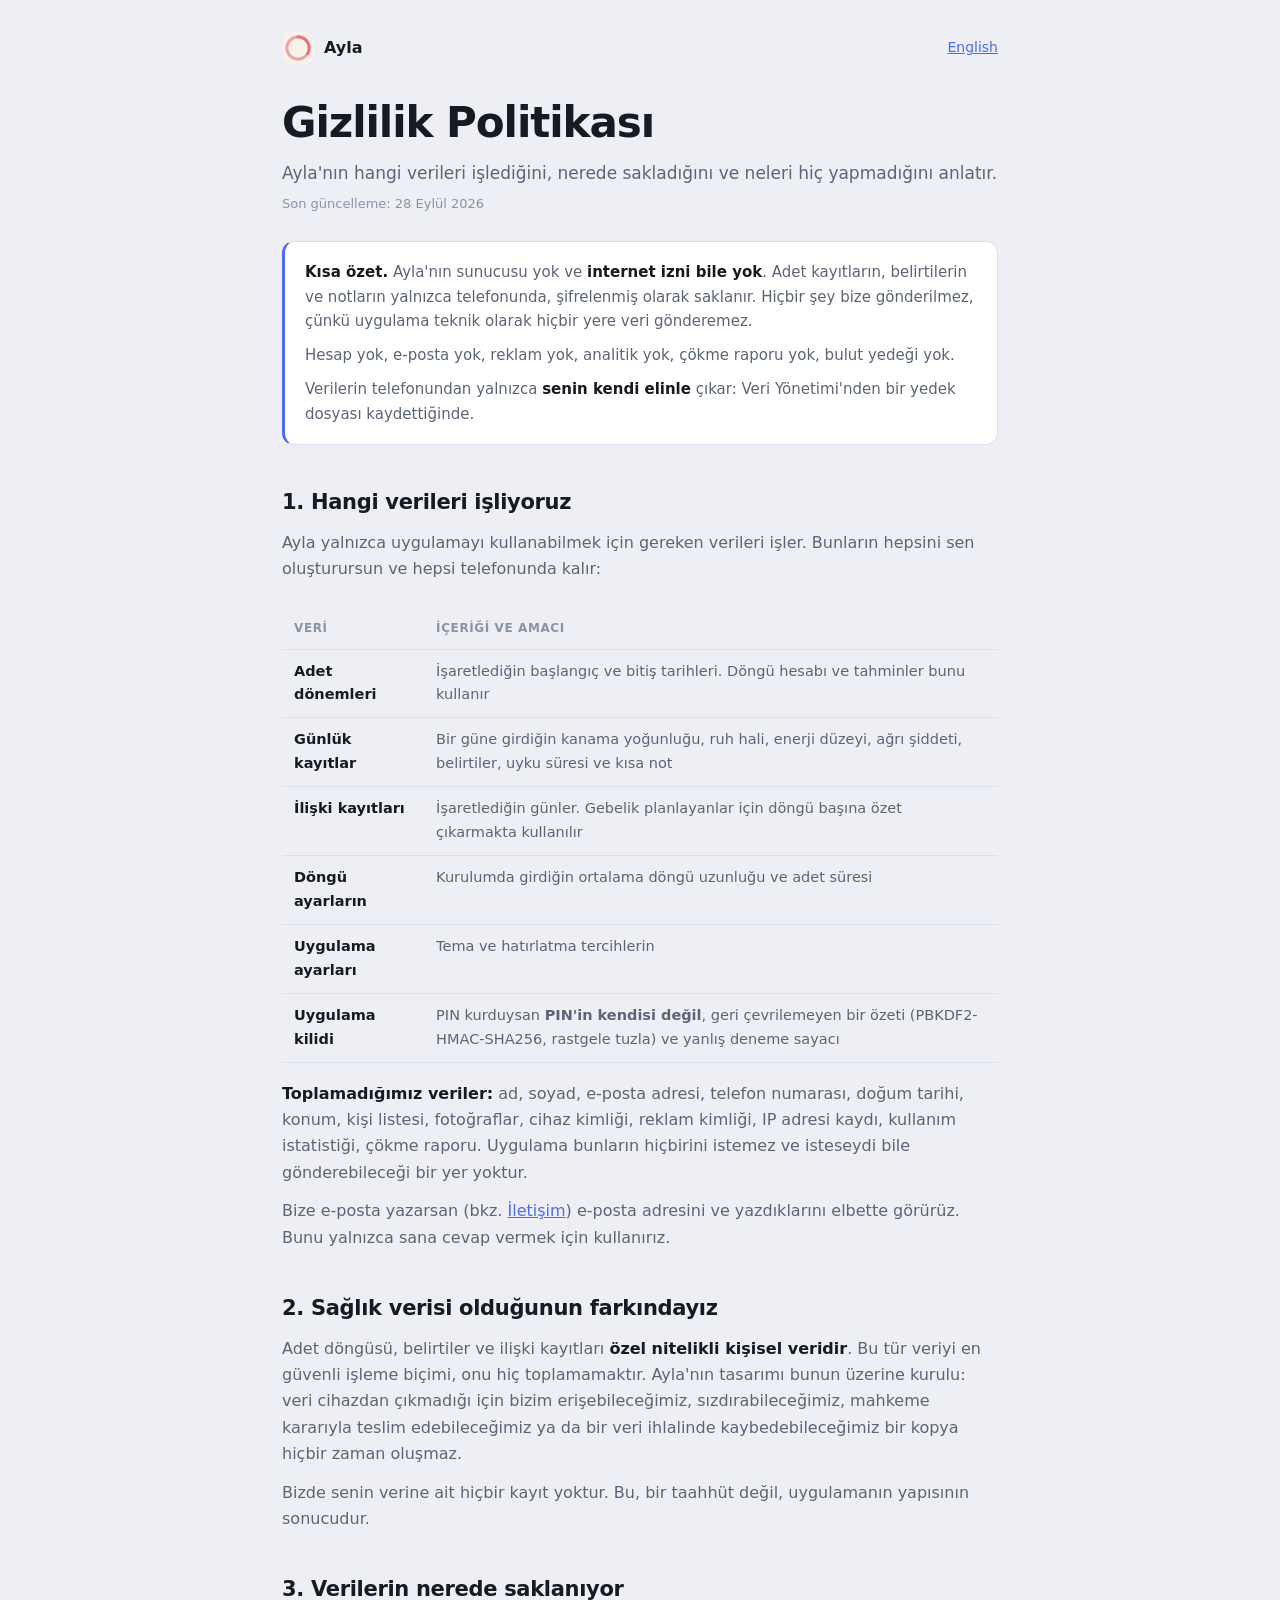
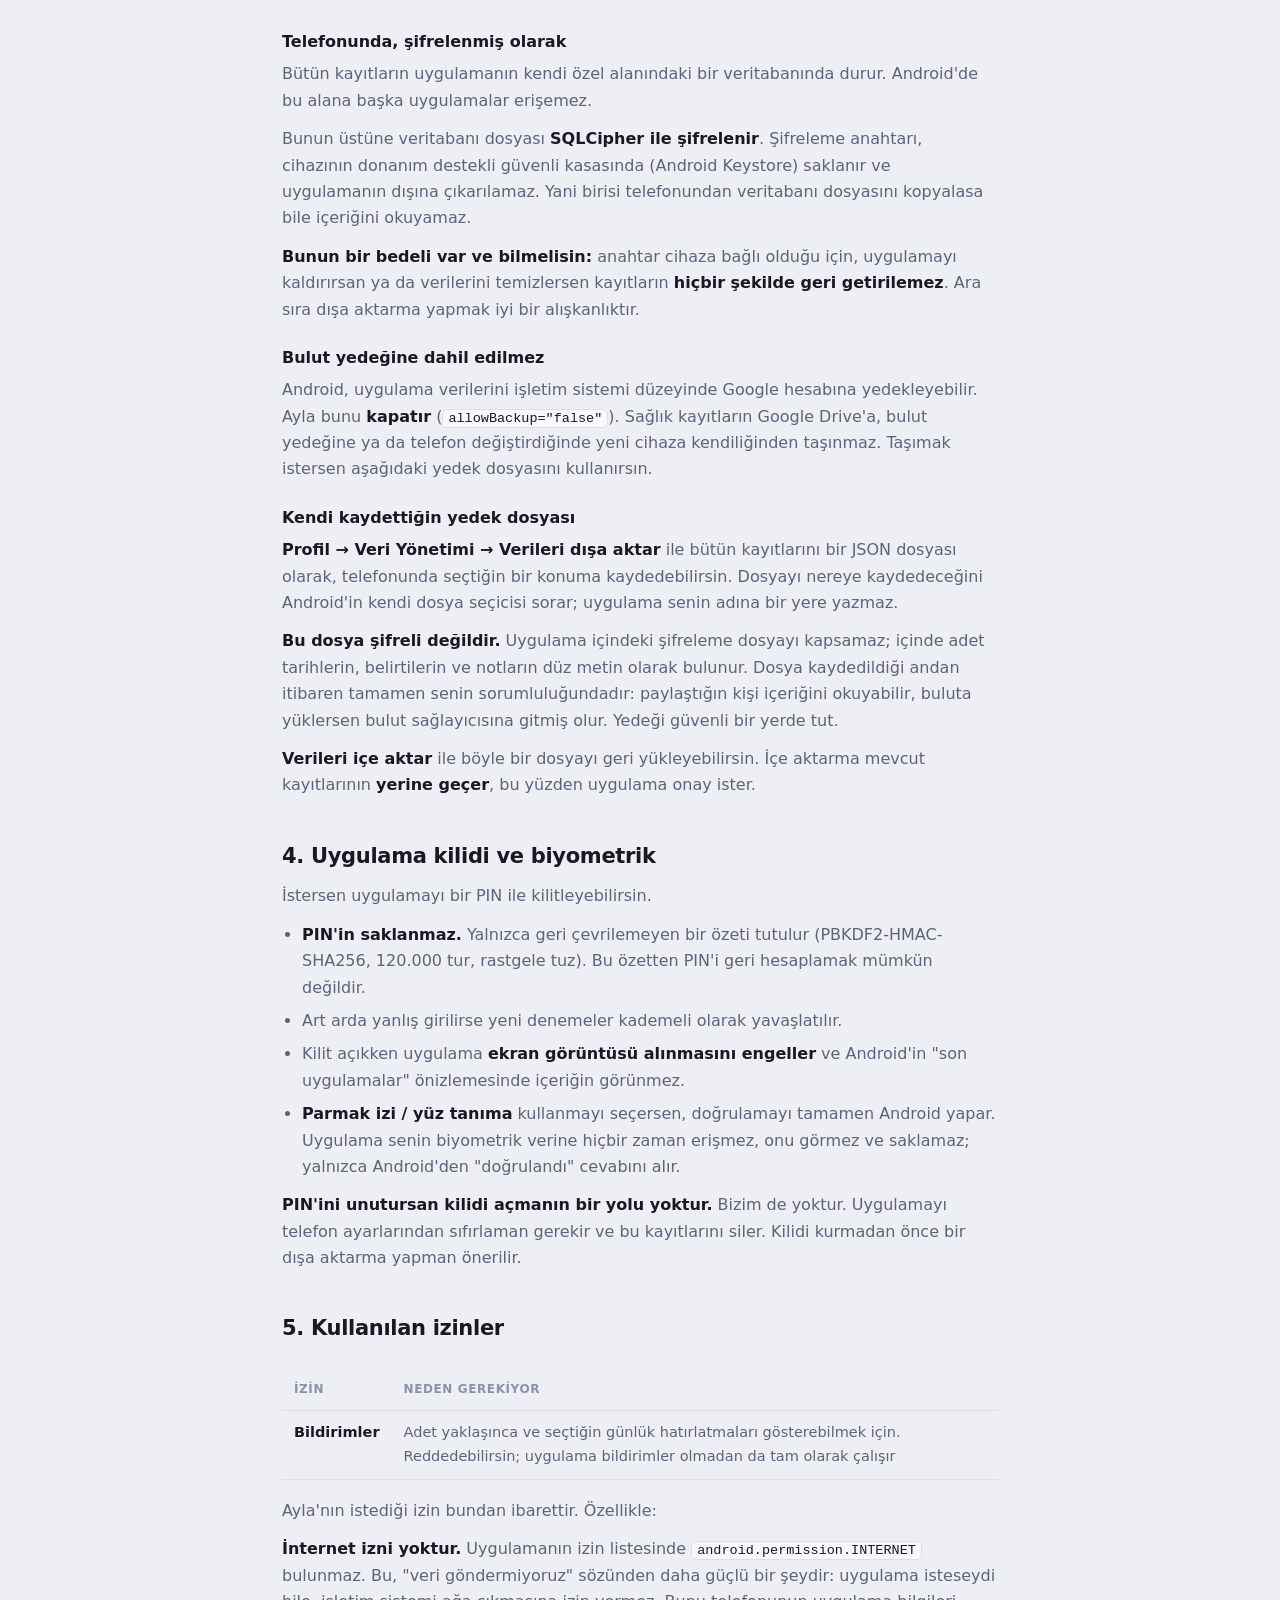
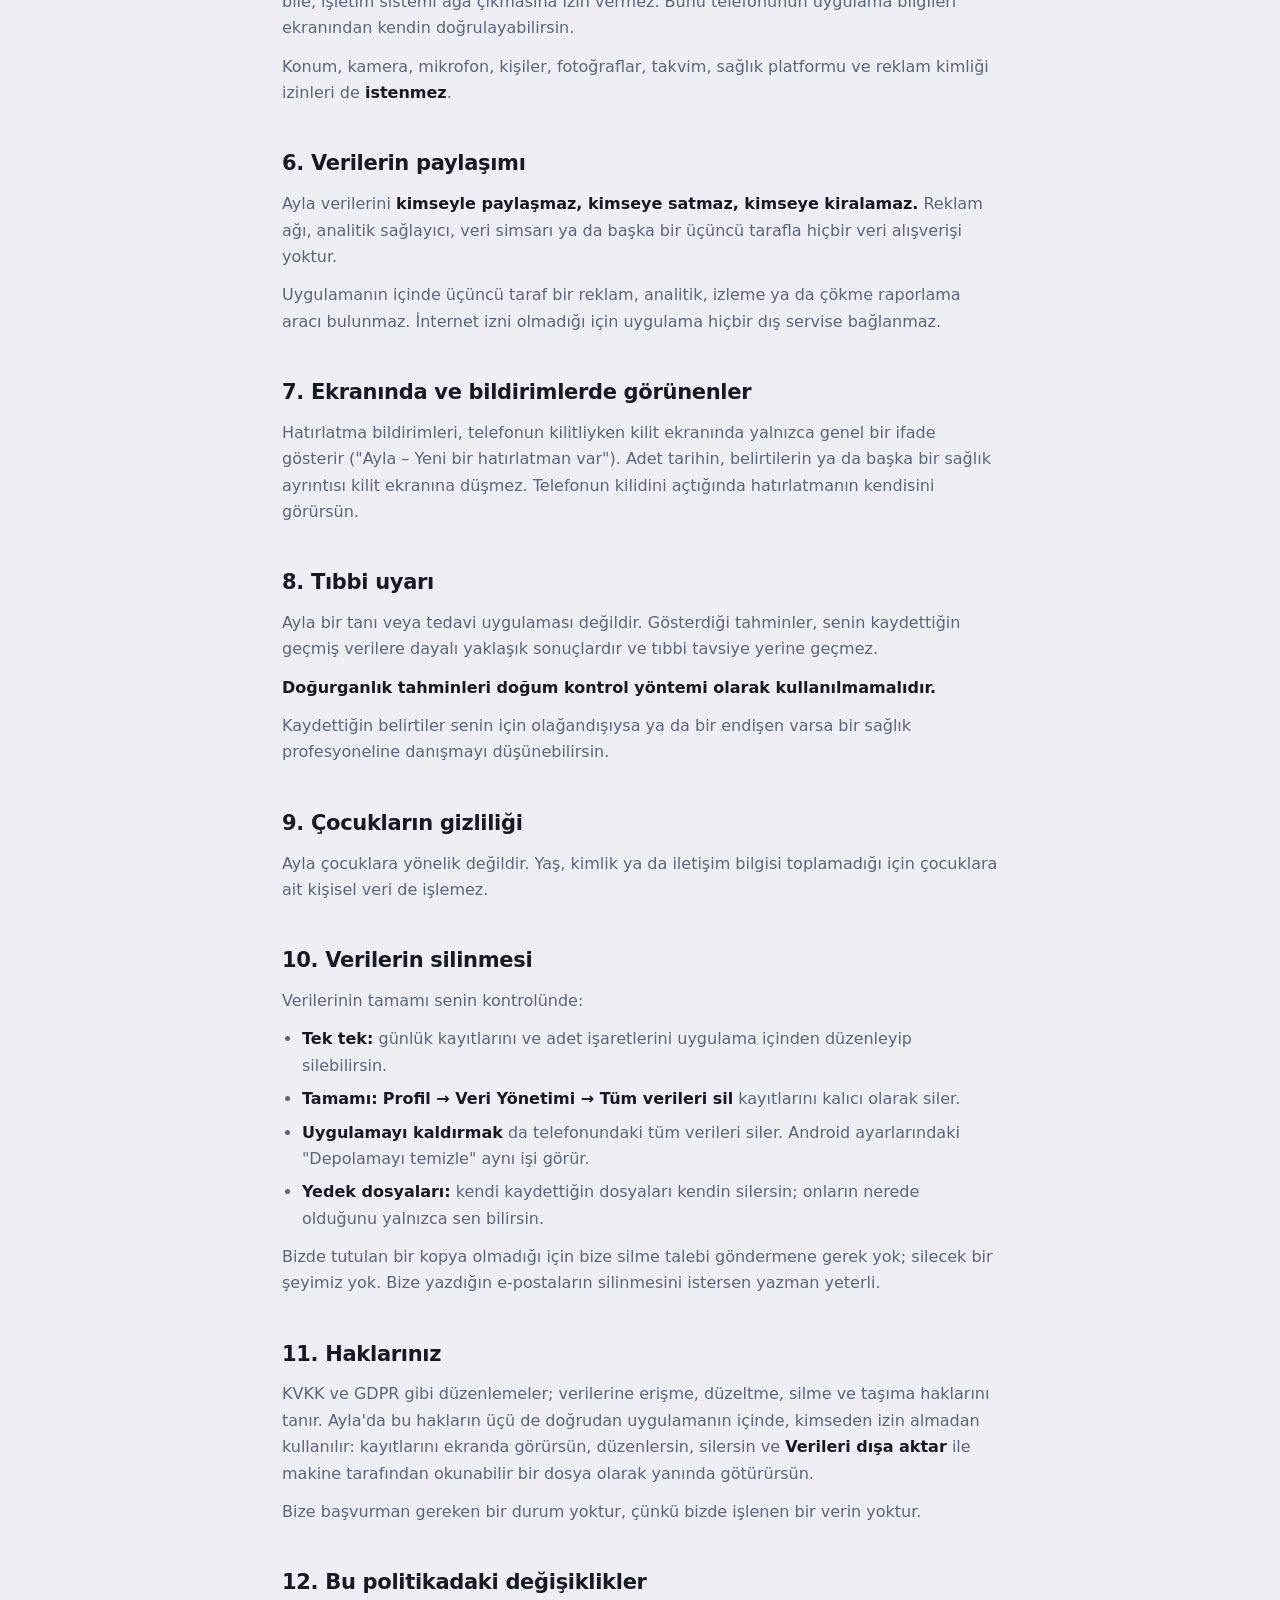
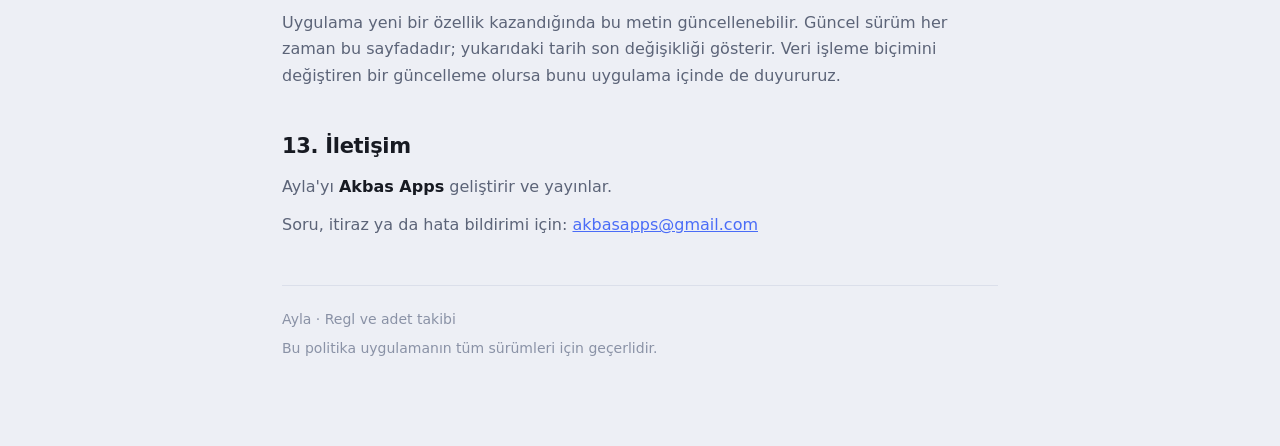
==== ayla/gizlilik.html @ 4dd099d4 "Ayla gizlilik politikasi ve iki uygulamali ana sayfa" ====
<!doctype html>
<html lang="tr">
<head>
<meta charset="utf-8">
<meta name="viewport" content="width=device-width, initial-scale=1">
<title>Ayla Gizlilik Politikası</title>
<meta name="description" content="Ayla'nın hangi verileri işlediği, nerede sakladığı ve neleri hiç yapmadığı.">
<link rel="icon" href="../ayla-icon.png">
<link rel="alternate" hreflang="en" href="privacy.html">
<link rel="stylesheet" href="../style.css">
</head>
<body>
<div class="wrap">
  <nav class="top">
    <a class="brand" href="../"><img src="../ayla-icon.png" alt="">Ayla</a>
    <a class="lang" href="privacy.html" hreflang="en" lang="en">English</a>
  </nav>

  <header>
    <h1>Gizlilik Politikası</h1>
    <p class="lede">Ayla'nın hangi verileri işlediğini, nerede sakladığını ve neleri
      hiç yapmadığını anlatır.</p>
    <p class="updated">Son güncelleme: 28 Eylül 2026</p>

    <div class="summary">
      <p><strong>Kısa özet.</strong> Ayla'nın sunucusu yok ve
        <strong>internet izni bile yok</strong>. Adet kayıtların, belirtilerin ve notların
        yalnızca telefonunda, şifrelenmiş olarak saklanır. Hiçbir şey bize gönderilmez,
        çünkü uygulama teknik olarak hiçbir yere veri gönderemez.</p>
      <p>Hesap yok, e-posta yok, reklam yok, analitik yok, çökme raporu yok,
        bulut yedeği yok.</p>
      <p>Verilerin telefonundan yalnızca <strong>senin kendi elinle</strong> çıkar:
        Veri Yönetimi'nden bir yedek dosyası kaydettiğinde.</p>
    </div>
  </header>

  <h2>1. Hangi verileri işliyoruz</h2>
  <p>Ayla yalnızca uygulamayı kullanabilmek için gereken verileri işler. Bunların hepsini
    sen oluşturursun ve hepsi telefonunda kalır:</p>

  <div class="tw">
  <table>
    <tr><th>Veri</th><th>İçeriği ve amacı</th></tr>
    <tr><td>Adet dönemleri</td><td>İşaretlediğin başlangıç ve bitiş tarihleri. Döngü hesabı ve tahminler bunu kullanır</td></tr>
    <tr><td>Günlük kayıtlar</td><td>Bir güne girdiğin kanama yoğunluğu, ruh hali, enerji düzeyi, ağrı şiddeti, belirtiler, uyku süresi ve kısa not</td></tr>
    <tr><td>İlişki kayıtları</td><td>İşaretlediğin günler. Gebelik planlayanlar için döngü başına özet çıkarmakta kullanılır</td></tr>
    <tr><td>Döngü ayarların</td><td>Kurulumda girdiğin ortalama döngü uzunluğu ve adet süresi</td></tr>
    <tr><td>Uygulama ayarları</td><td>Tema ve hatırlatma tercihlerin</td></tr>
    <tr><td>Uygulama kilidi</td><td>PIN kurduysan <strong>PIN'in kendisi değil</strong>, geri çevrilemeyen bir özeti (PBKDF2-HMAC-SHA256, rastgele tuzla) ve yanlış deneme sayacı</td></tr>
  </table>
  </div>

  <p><strong>Toplamadığımız veriler:</strong> ad, soyad, e-posta adresi, telefon numarası,
    doğum tarihi, konum, kişi listesi, fotoğraflar, cihaz kimliği, reklam kimliği, IP adresi
    kaydı, kullanım istatistiği, çökme raporu. Uygulama bunların hiçbirini istemez ve
    isteseydi bile gönderebileceği bir yer yoktur.</p>
  <p>Bize e-posta yazarsan (bkz. <a href="#iletisim">İletişim</a>) e-posta adresini ve
    yazdıklarını elbette görürüz. Bunu yalnızca sana cevap vermek için kullanırız.</p>

  <h2>2. Sağlık verisi olduğunun farkındayız</h2>
  <p>Adet döngüsü, belirtiler ve ilişki kayıtları <strong>özel nitelikli kişisel veridir</strong>.
    Bu tür veriyi en güvenli işleme biçimi, onu hiç toplamamaktır. Ayla'nın tasarımı bunun
    üzerine kurulu: veri cihazdan çıkmadığı için bizim erişebileceğimiz, sızdırabileceğimiz,
    mahkeme kararıyla teslim edebileceğimiz ya da bir veri ihlalinde kaybedebileceğimiz bir
    kopya hiçbir zaman oluşmaz.</p>
  <p>Bizde senin verine ait hiçbir kayıt yoktur. Bu, bir taahhüt değil, uygulamanın
    yapısının sonucudur.</p>

  <h2>3. Verilerin nerede saklanıyor</h2>

  <h3>Telefonunda, şifrelenmiş olarak</h3>
  <p>Bütün kayıtların uygulamanın kendi özel alanındaki bir veritabanında durur. Android'de
    bu alana başka uygulamalar erişemez.</p>
  <p>Bunun üstüne veritabanı dosyası <strong>SQLCipher ile şifrelenir</strong>. Şifreleme
    anahtarı, cihazının donanım destekli güvenli kasasında (Android Keystore) saklanır ve
    uygulamanın dışına çıkarılamaz. Yani birisi telefonundan veritabanı dosyasını kopyalasa
    bile içeriğini okuyamaz.</p>
  <p><strong>Bunun bir bedeli var ve bilmelisin:</strong> anahtar cihaza bağlı olduğu için,
    uygulamayı kaldırırsan ya da verilerini temizlersen kayıtların
    <strong>hiçbir şekilde geri getirilemez</strong>. Ara sıra dışa aktarma yapmak iyi bir
    alışkanlıktır.</p>

  <h3>Bulut yedeğine dahil edilmez</h3>
  <p>Android, uygulama verilerini işletim sistemi düzeyinde Google hesabına yedekleyebilir.
    Ayla bunu <strong>kapatır</strong> (<code>allowBackup="false"</code>). Sağlık kayıtların
    Google Drive'a, bulut yedeğine ya da telefon değiştirdiğinde yeni cihaza kendiliğinden
    taşınmaz. Taşımak istersen aşağıdaki yedek dosyasını kullanırsın.</p>

  <h3>Kendi kaydettiğin yedek dosyası</h3>
  <p><strong>Profil → Veri Yönetimi → Verileri dışa aktar</strong> ile bütün kayıtlarını bir
    JSON dosyası olarak, telefonunda seçtiğin bir konuma kaydedebilirsin. Dosyayı nereye
    kaydedeceğini Android'in kendi dosya seçicisi sorar; uygulama senin adına bir yere
    yazmaz.</p>
  <p><strong>Bu dosya şifreli değildir.</strong> Uygulama içindeki şifreleme dosyayı
    kapsamaz; içinde adet tarihlerin, belirtilerin ve notların düz metin olarak bulunur.
    Dosya kaydedildiği andan itibaren tamamen senin sorumluluğundadır: paylaştığın kişi
    içeriğini okuyabilir, buluta yüklersen bulut sağlayıcısına gitmiş olur. Yedeği güvenli
    bir yerde tut.</p>
  <p><strong>Verileri içe aktar</strong> ile böyle bir dosyayı geri yükleyebilirsin. İçe
    aktarma mevcut kayıtlarının <strong>yerine geçer</strong>, bu yüzden uygulama onay ister.</p>

  <h2>4. Uygulama kilidi ve biyometrik</h2>
  <p>İstersen uygulamayı bir PIN ile kilitleyebilirsin.</p>
  <ul>
    <li><strong>PIN'in saklanmaz.</strong> Yalnızca geri çevrilemeyen bir özeti tutulur
      (PBKDF2-HMAC-SHA256, 120.000 tur, rastgele tuz). Bu özetten PIN'i geri hesaplamak
      mümkün değildir.</li>
    <li>Art arda yanlış girilirse yeni denemeler kademeli olarak yavaşlatılır.</li>
    <li>Kilit açıkken uygulama <strong>ekran görüntüsü alınmasını engeller</strong> ve
      Android'in "son uygulamalar" önizlemesinde içeriğin görünmez.</li>
    <li><strong>Parmak izi / yüz tanıma</strong> kullanmayı seçersen, doğrulamayı tamamen
      Android yapar. Uygulama senin biyometrik verine hiçbir zaman erişmez, onu görmez ve
      saklamaz; yalnızca Android'den "doğrulandı" cevabını alır.</li>
  </ul>
  <p><strong>PIN'ini unutursan kilidi açmanın bir yolu yoktur.</strong> Bizim de yoktur.
    Uygulamayı telefon ayarlarından sıfırlaman gerekir ve bu kayıtlarını siler. Kilidi
    kurmadan önce bir dışa aktarma yapman önerilir.</p>

  <h2>5. Kullanılan izinler</h2>
  <div class="tw">
  <table>
    <tr><th>İzin</th><th>Neden gerekiyor</th></tr>
    <tr><td>Bildirimler</td><td>Adet yaklaşınca ve seçtiğin günlük hatırlatmaları gösterebilmek için. Reddedebilirsin; uygulama bildirimler olmadan da tam olarak çalışır</td></tr>
  </table>
  </div>
  <p>Ayla'nın istediği izin bundan ibarettir. Özellikle:</p>
  <p><strong>İnternet izni yoktur.</strong> Uygulamanın izin listesinde
    <code>android.permission.INTERNET</code> bulunmaz. Bu, "veri göndermiyoruz" sözünden
    daha güçlü bir şeydir: uygulama isteseydi bile, işletim sistemi ağa çıkmasına izin
    vermez. Bunu telefonunun uygulama bilgileri ekranından kendin doğrulayabilirsin.</p>
  <p>Konum, kamera, mikrofon, kişiler, fotoğraflar, takvim, sağlık platformu ve reklam
    kimliği izinleri de <strong>istenmez</strong>.</p>

  <h2>6. Verilerin paylaşımı</h2>
  <p>Ayla verilerini <strong>kimseyle paylaşmaz, kimseye satmaz, kimseye kiralamaz.</strong>
    Reklam ağı, analitik sağlayıcı, veri simsarı ya da başka bir üçüncü tarafla hiçbir veri
    alışverişi yoktur.</p>
  <p>Uygulamanın içinde üçüncü taraf bir reklam, analitik, izleme ya da çökme raporlama
    aracı bulunmaz. İnternet izni olmadığı için uygulama hiçbir dış servise bağlanmaz.</p>

  <h2>7. Ekranında ve bildirimlerde görünenler</h2>
  <p>Hatırlatma bildirimleri, telefonun kilitliyken kilit ekranında yalnızca genel bir
    ifade gösterir ("Ayla – Yeni bir hatırlatman var"). Adet tarihin, belirtilerin ya da
    başka bir sağlık ayrıntısı kilit ekranına düşmez. Telefonun kilidini açtığında
    hatırlatmanın kendisini görürsün.</p>

  <h2>8. Tıbbi uyarı</h2>
  <p>Ayla bir tanı veya tedavi uygulaması değildir. Gösterdiği tahminler, senin
    kaydettiğin geçmiş verilere dayalı yaklaşık sonuçlardır ve tıbbi tavsiye yerine
    geçmez.</p>
  <p><strong>Doğurganlık tahminleri doğum kontrol yöntemi olarak kullanılmamalıdır.</strong></p>
  <p>Kaydettiğin belirtiler senin için olağandışıysa ya da bir endişen varsa bir sağlık
    profesyoneline danışmayı düşünebilirsin.</p>

  <h2>9. Çocukların gizliliği</h2>
  <p>Ayla çocuklara yönelik değildir. Yaş, kimlik ya da iletişim bilgisi toplamadığı için
    çocuklara ait kişisel veri de işlemez.</p>

  <h2>10. Verilerin silinmesi</h2>
  <p>Verilerinin tamamı senin kontrolünde:</p>
  <ul>
    <li><strong>Tek tek:</strong> günlük kayıtlarını ve adet işaretlerini uygulama içinden
      düzenleyip silebilirsin.</li>
    <li><strong>Tamamı:</strong> <strong>Profil → Veri Yönetimi → Tüm verileri sil</strong>
      kayıtlarını kalıcı olarak siler.</li>
    <li><strong>Uygulamayı kaldırmak</strong> da telefonundaki tüm verileri siler. Android
      ayarlarındaki "Depolamayı temizle" aynı işi görür.</li>
    <li><strong>Yedek dosyaları:</strong> kendi kaydettiğin dosyaları kendin silersin;
      onların nerede olduğunu yalnızca sen bilirsin.</li>
  </ul>
  <p>Bizde tutulan bir kopya olmadığı için bize silme talebi göndermene gerek yok; silecek
    bir şeyimiz yok. Bize yazdığın e-postaların silinmesini istersen yazman yeterli.</p>

  <h2>11. Haklarınız</h2>
  <p>KVKK ve GDPR gibi düzenlemeler; verilerine erişme, düzeltme, silme ve taşıma haklarını
    tanır. Ayla'da bu hakların üçü de doğrudan uygulamanın içinde, kimseden izin almadan
    kullanılır: kayıtlarını ekranda görürsün, düzenlersin, silersin ve
    <strong>Verileri dışa aktar</strong> ile makine tarafından okunabilir bir dosya olarak
    yanında götürürsün.</p>
  <p>Bize başvurman gereken bir durum yoktur, çünkü bizde işlenen bir verin yoktur.</p>

  <h2>12. Bu politikadaki değişiklikler</h2>
  <p>Uygulama yeni bir özellik kazandığında bu metin güncellenebilir. Güncel sürüm her zaman
    bu sayfadadır; yukarıdaki tarih son değişikliği gösterir. Veri işleme biçimini
    değiştiren bir güncelleme olursa bunu uygulama içinde de duyururuz.</p>

  <h2 id="iletisim">13. İletişim</h2>
  <p>Ayla'yı <strong>Akbas Apps</strong> geliştirir ve yayınlar.</p>
  <p>Soru, itiraz ya da hata bildirimi için:
    <a href="mailto:akbasapps@gmail.com">akbasapps@gmail.com</a></p>

  <footer>
    <p>Ayla · Regl ve adet takibi</p>
    <p>Bu politika uygulamanın tüm sürümleri için geçerlidir.</p>
  </footer>
</div>
</body>
</html>
---- style.css ----
/* Rutinim sitesi. Harici yazı tipi yok: gizlilik sayfası ziyaretçiyi başka bir
   sunucuya (Google Fonts) göndermesin diye sistem yazı tipleri kullanılıyor. */
:root {
  --ground: #EDEFF5; --panel: #FFFFFF; --panel-2: #F7F8FC;
  --ink: #171A22; --muted: #5C6478; --faint: #8A92A6; --line: #DBDFEA;
  --accent: #4A6CF7; --accent-soft: #E4E9FE; --r: 18px;
  color-scheme: light;
}
@media (prefers-color-scheme: dark) {
  :root {
    --ground: #0E1016; --panel: #171A23; --panel-2: #1E212C;
    --ink: #E9EBF2; --muted: #939BB0; --faint: #6C748A; --line: #262A36;
    --accent: #8AA0FF; --accent-soft: #232941;
    color-scheme: dark;
  }
}
* { box-sizing: border-box; }
body {
  margin: 0; background: var(--ground); color: var(--ink);
  font-family: system-ui, -apple-system, "Segoe UI", Roboto, "Helvetica Neue", Arial, sans-serif;
  font-size: 16px; line-height: 1.65; -webkit-font-smoothing: antialiased;
}
.wrap { max-width: 760px; margin: 0 auto; padding: 32px 22px 80px; }

nav.top { display: flex; align-items: center; justify-content: space-between; gap: 12px; margin-bottom: 36px; }
nav.top .brand { display: inline-flex; align-items: center; gap: 10px; color: var(--ink); text-decoration: none; font-weight: 700; }
nav.top .brand img { width: 32px; height: 32px; border-radius: 8px; }
nav.top .lang { font-size: 14px; }

.eyebrow { font-size: 12px; font-weight: 600; letter-spacing: .12em; text-transform: uppercase; color: var(--faint); margin: 0 0 12px; }
h1 { font-weight: 800; font-size: clamp(30px, 5vw, 42px); line-height: 1.08; letter-spacing: -.025em; text-wrap: balance; margin: 0 0 14px; }
h2 { font-weight: 800; font-size: 21px; letter-spacing: -.015em; margin: 40px 0 10px; }
h3 { font-size: 16px; font-weight: 700; margin: 22px 0 6px; }
p { color: var(--muted); margin: 0 0 12px; }
p strong, li strong { color: var(--ink); font-weight: 700; }
.lede { font-size: 17px; margin: 0 0 6px; }
.updated { font-size: 13px; color: var(--faint); margin: 0; font-variant-numeric: tabular-nums; }

.summary { margin-top: 26px; background: var(--panel); border: 1px solid var(--line); border-left: 3px solid var(--accent); border-radius: 12px; padding: 18px 20px; }
.summary p { margin: 0; font-size: 15px; }
.summary p + p { margin-top: 9px; }

ul { color: var(--muted); padding-left: 20px; margin: 0 0 12px; }
li { margin-bottom: 7px; }

.tw { overflow-x: auto; }
table { width: 100%; border-collapse: collapse; margin: 14px 0 18px; font-size: 14.5px; }
th, td { text-align: left; padding: 10px 12px; border-bottom: 1px solid var(--line); vertical-align: top; }
th { font-size: 12px; letter-spacing: .05em; text-transform: uppercase; color: var(--faint); font-weight: 700; }
td { color: var(--muted); }
td:first-child { color: var(--ink); font-weight: 600; }

code { font-family: ui-monospace, "Cascadia Mono", Consolas, monospace; font-size: 13.5px; background: var(--panel-2); border: 1px solid var(--line); border-radius: 5px; padding: 1px 5px; color: var(--ink); word-break: break-all; }
a { color: var(--accent); }

footer { margin-top: 46px; padding-top: 22px; border-top: 1px solid var(--line); color: var(--faint); font-size: 14px; }
footer p { color: var(--faint); margin: 0 0 6px; }

/* Ana sayfa */
.hero { display: grid; gap: 18px; justify-items: start; }
.hero img { width: 88px; height: 88px; border-radius: 22px; }
.cards { display: grid; gap: 12px; margin-top: 30px; }
.card { background: var(--panel); border: 1px solid var(--line); border-radius: var(--r); padding: 18px 20px; }
.card h2 { margin: 0 0 6px; font-size: 18px; }
.card p:last-child { margin-bottom: 0; }
/* Uygulama karti: solda simge, sagda metin. Dar ekranda alt alta gecer. */
.app { display: flex; gap: 16px; align-items: flex-start; }
.app img { width: 64px; height: 64px; border-radius: 16px; flex: none; }
@media (max-width: 520px) { .app { flex-direction: column; } }
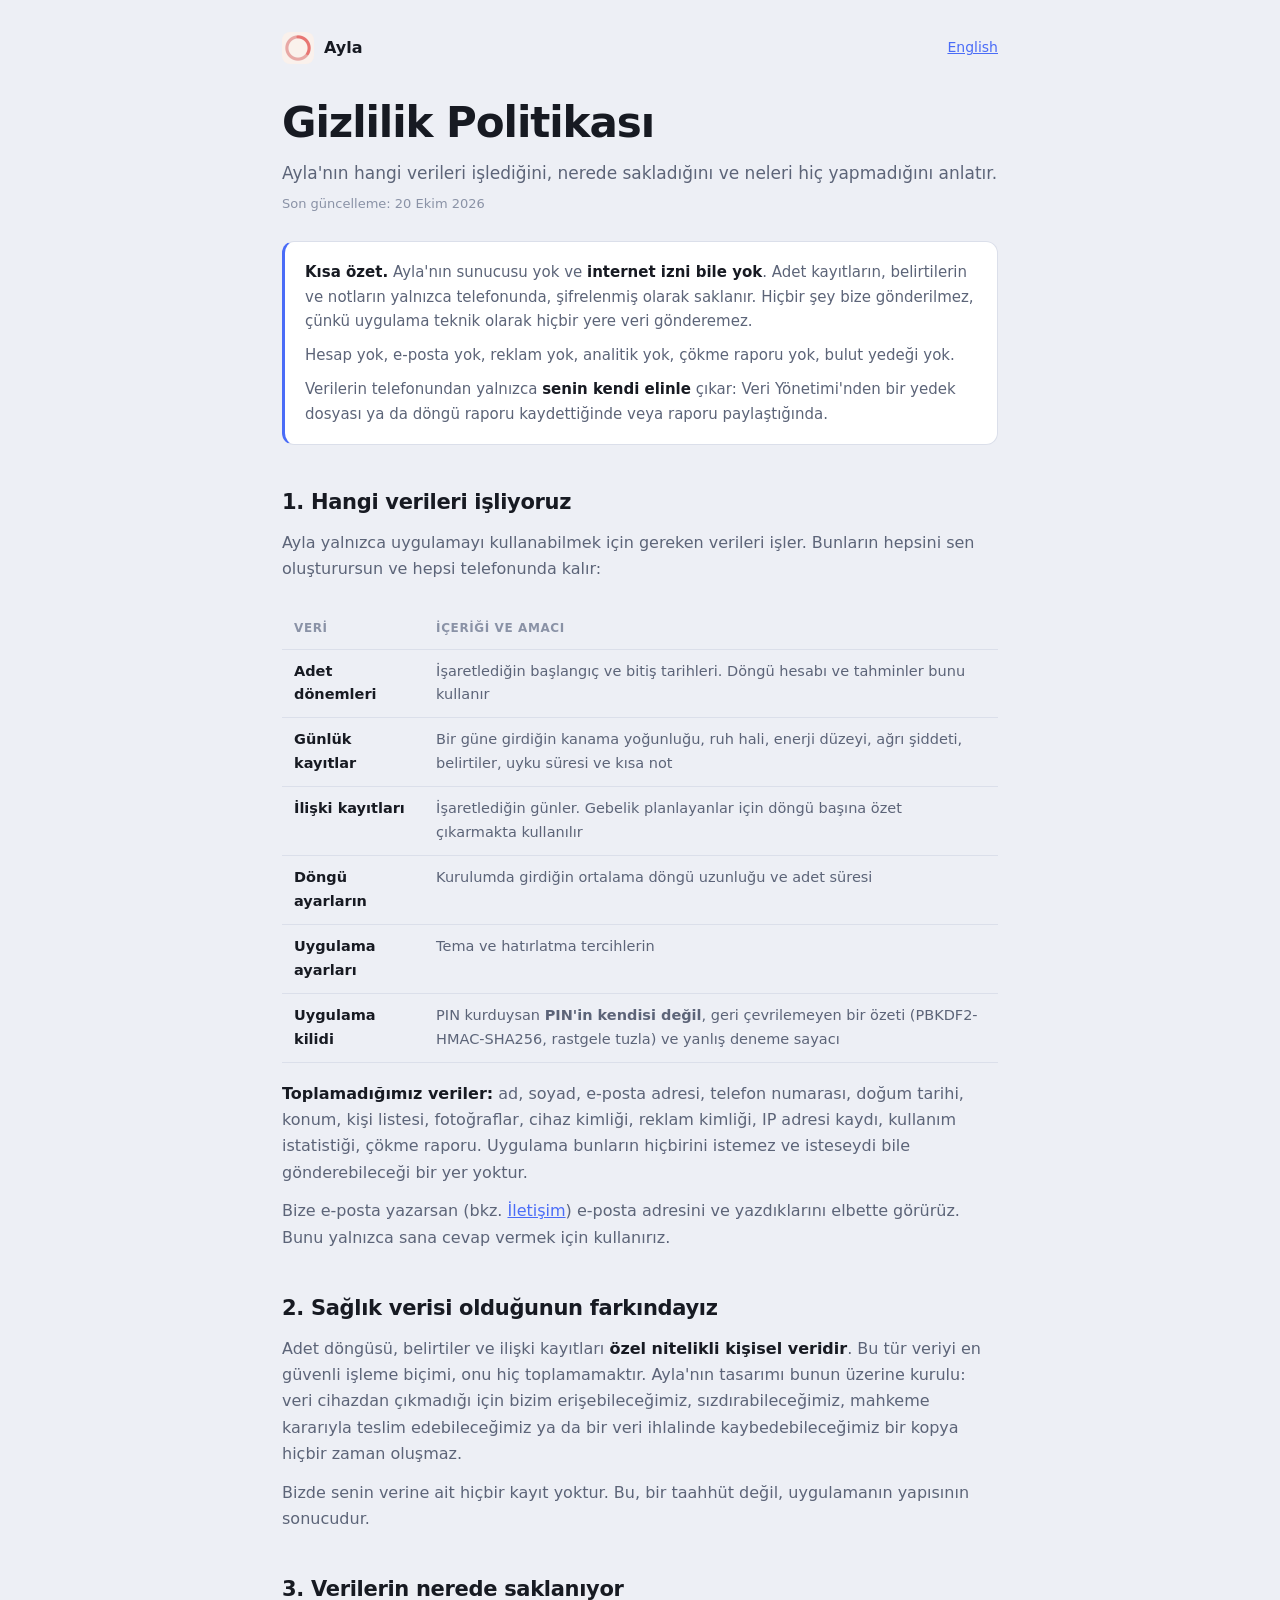
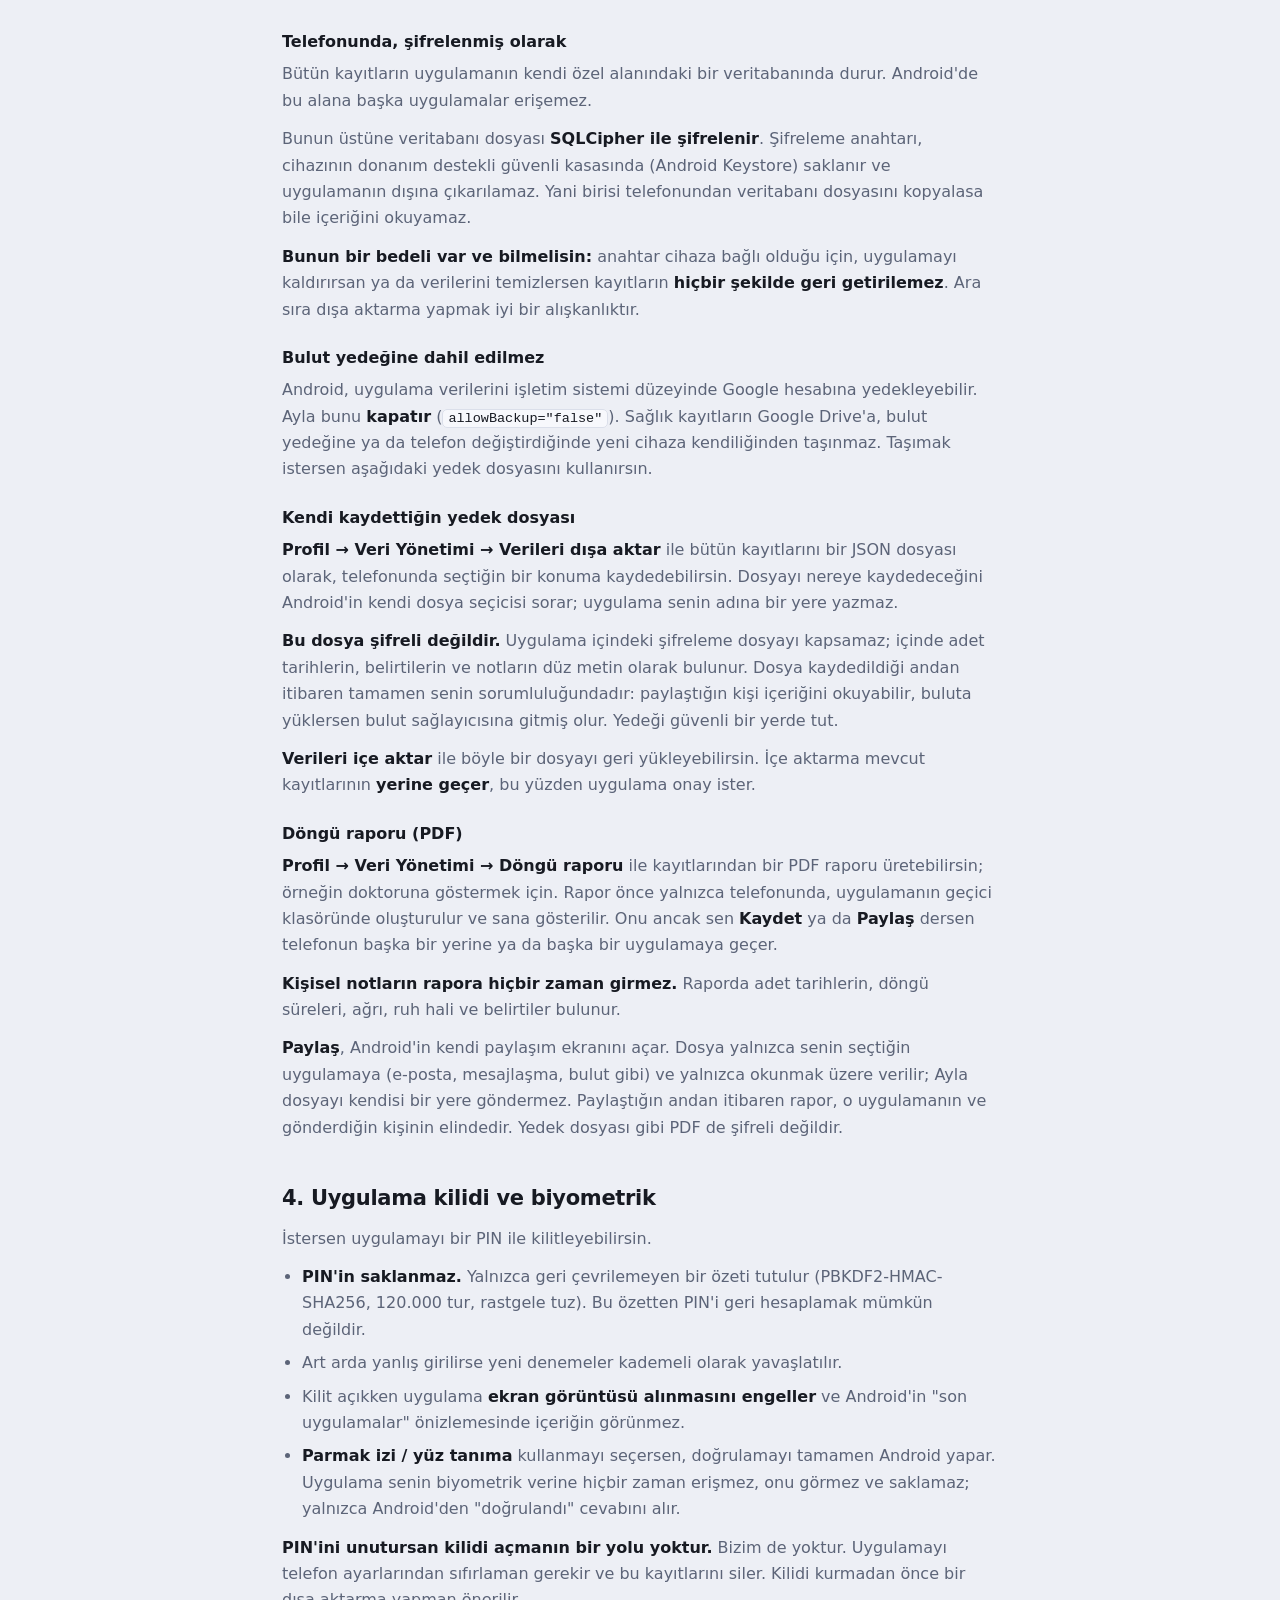
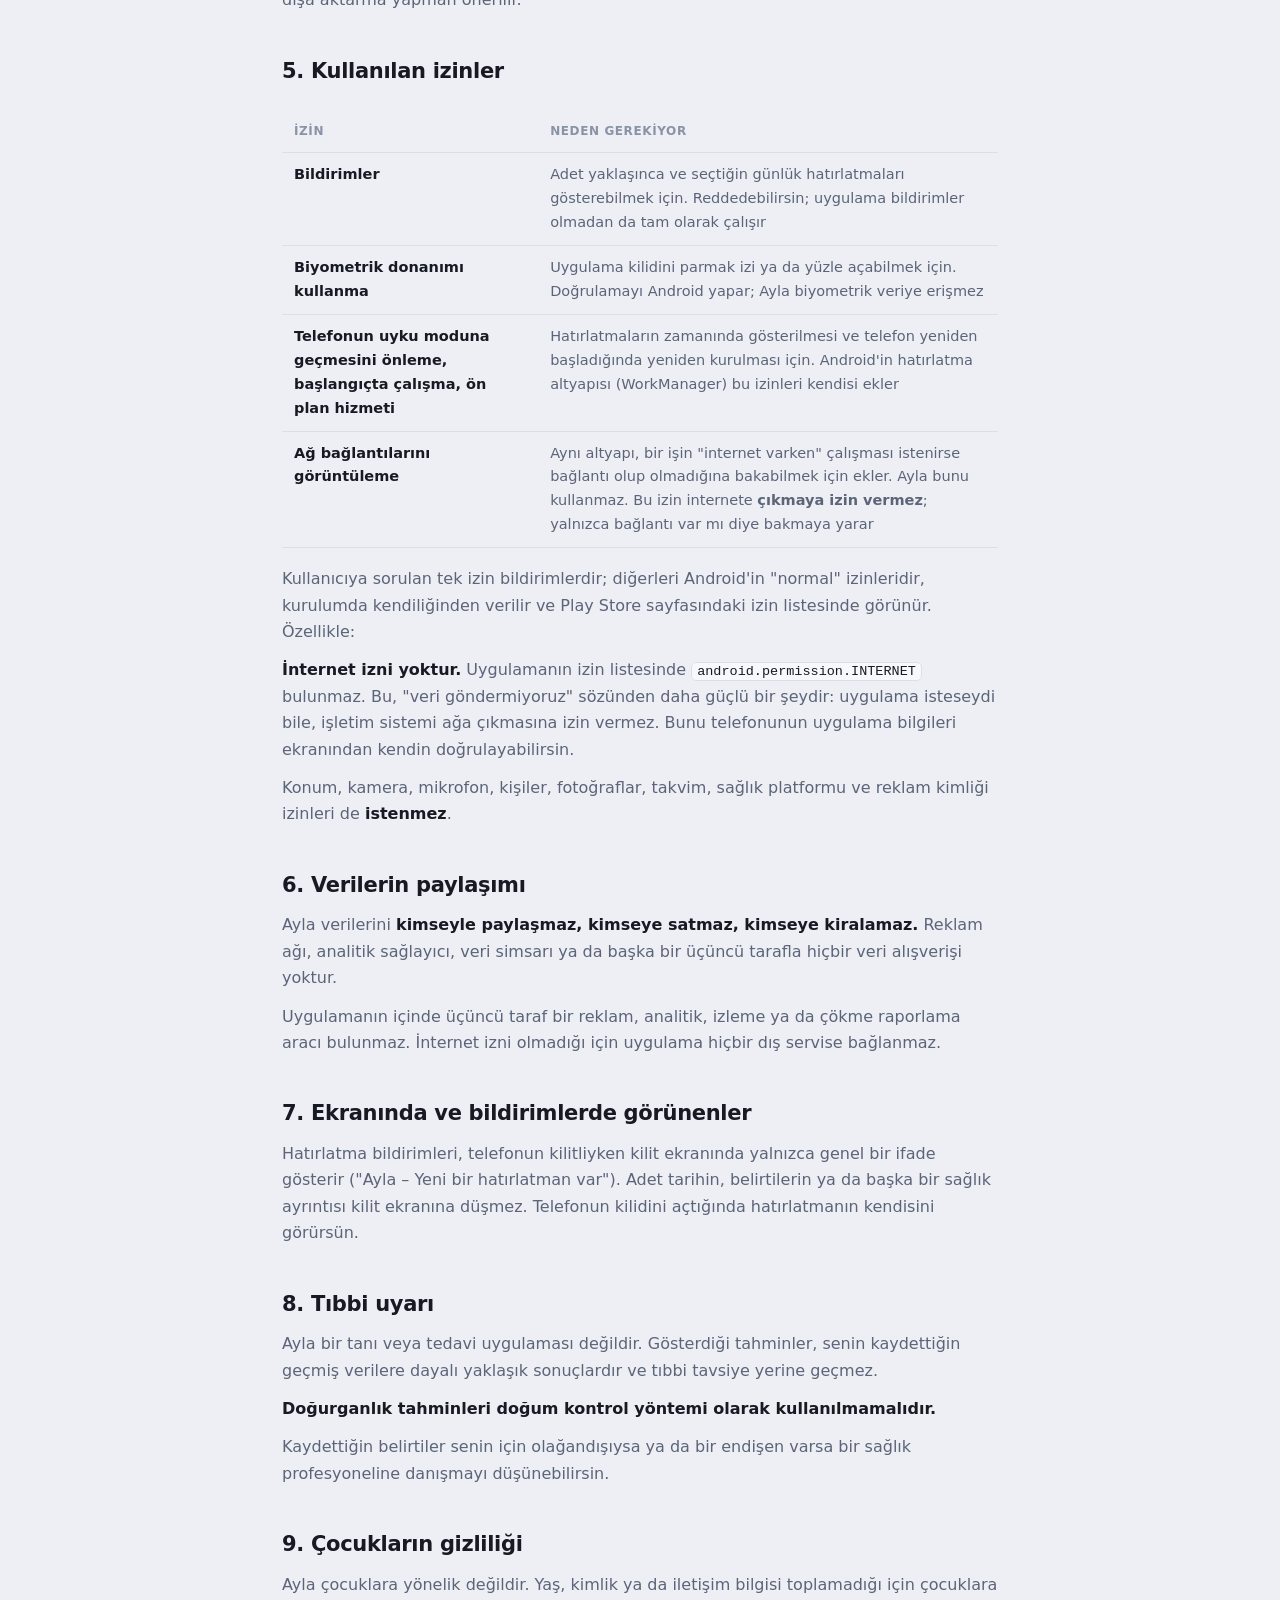
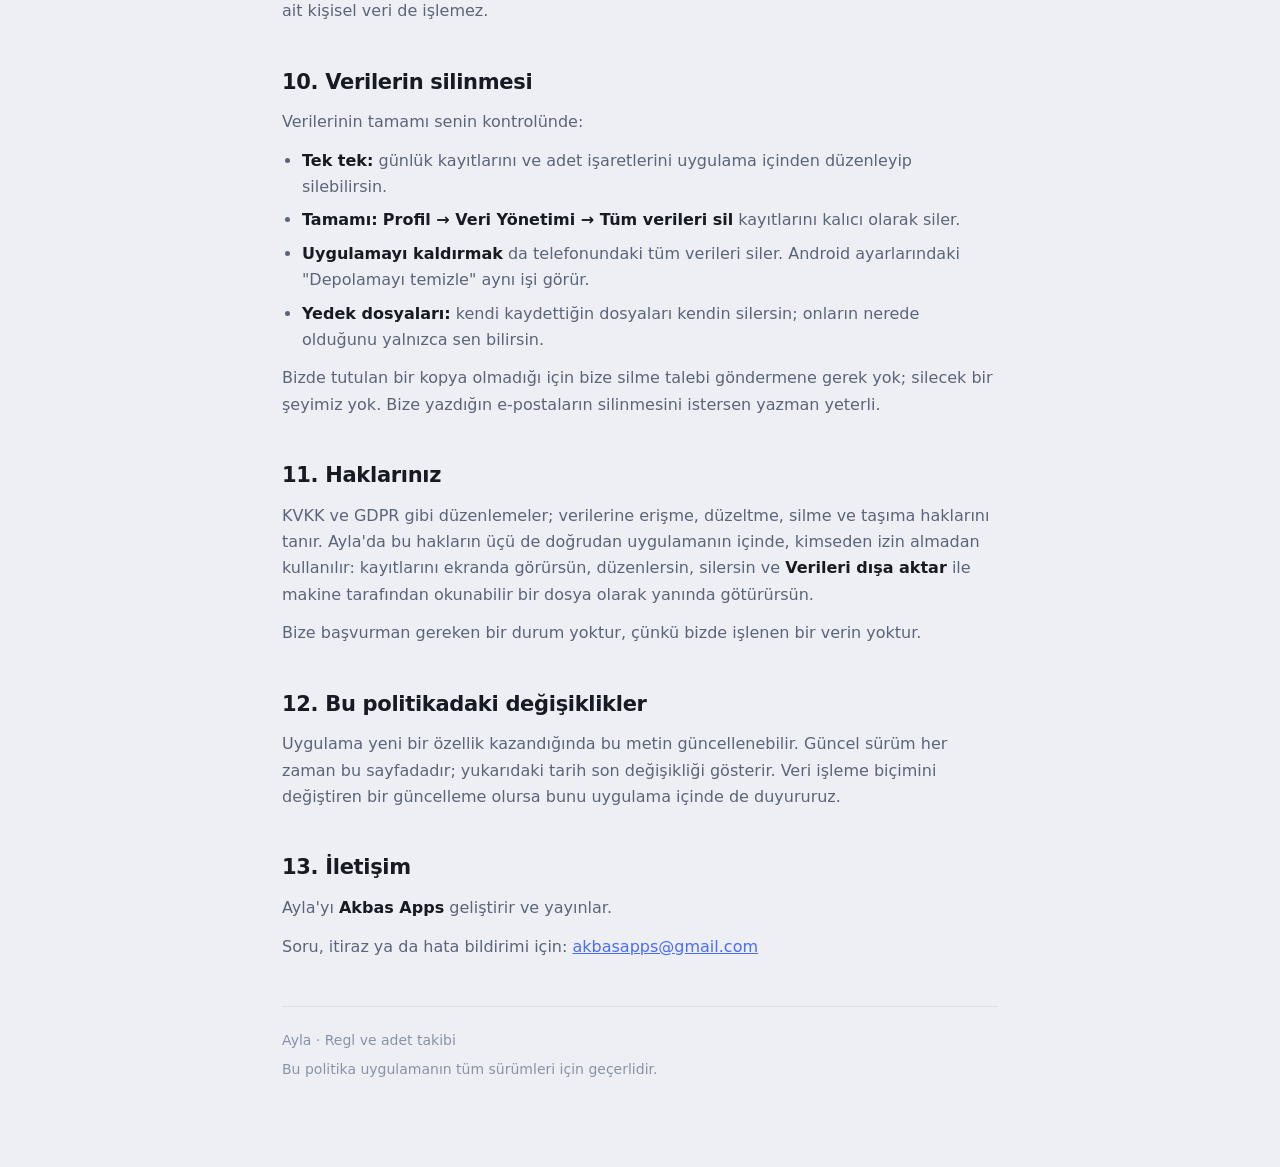
==== commit 59fcbd10: "Ayla gizlilik politikası: döngü raporu ve izinlerin tamamı PDF raporu (kaydet / paylaş, notların rap" ====
--- a/ayla/gizlilik.html
+++ b/ayla/gizlilik.html
@@ -20,7 +20,7 @@
     <h1>Gizlilik Politikası</h1>
     <p class="lede">Ayla'nın hangi verileri işlediğini, nerede sakladığını ve neleri
       hiç yapmadığını anlatır.</p>
-    <p class="updated">Son güncelleme: 28 Eylül 2026</p>
+    <p class="updated">Son güncelleme: 20 Ekim 2026</p>
 
     <div class="summary">
       <p><strong>Kısa özet.</strong> Ayla'nın sunucusu yok ve
@@ -30,7 +30,8 @@
       <p>Hesap yok, e-posta yok, reklam yok, analitik yok, çökme raporu yok,
         bulut yedeği yok.</p>
       <p>Verilerin telefonundan yalnızca <strong>senin kendi elinle</strong> çıkar:
-        Veri Yönetimi'nden bir yedek dosyası kaydettiğinde.</p>
+        Veri Yönetimi'nden bir yedek dosyası ya da döngü raporu kaydettiğinde veya raporu
+        paylaştığında.</p>
     </div>
   </header>
 
@@ -98,6 +99,18 @@
     bir yerde tut.</p>
   <p><strong>Verileri içe aktar</strong> ile böyle bir dosyayı geri yükleyebilirsin. İçe
     aktarma mevcut kayıtlarının <strong>yerine geçer</strong>, bu yüzden uygulama onay ister.</p>
+
+  <h3>Döngü raporu (PDF)</h3>
+  <p><strong>Profil → Veri Yönetimi → Döngü raporu</strong> ile kayıtlarından bir PDF raporu üretebilirsin;
+    örneğin doktoruna göstermek için. Rapor önce yalnızca telefonunda, uygulamanın geçici
+    klasöründe oluşturulur ve sana gösterilir. Onu ancak sen <strong>Kaydet</strong> ya da
+    <strong>Paylaş</strong> dersen telefonun başka bir yerine ya da başka bir uygulamaya geçer.</p>
+  <p><strong>Kişisel notların rapora hiçbir zaman girmez.</strong> Raporda adet tarihlerin,
+    döngü süreleri, ağrı, ruh hali ve belirtiler bulunur.</p>
+  <p><strong>Paylaş</strong>, Android'in kendi paylaşım ekranını açar. Dosya yalnızca senin
+    seçtiğin uygulamaya (e-posta, mesajlaşma, bulut gibi) ve yalnızca okunmak üzere verilir;
+    Ayla dosyayı kendisi bir yere göndermez. Paylaştığın andan itibaren rapor, o uygulamanın
+    ve gönderdiğin kişinin elindedir. Yedek dosyası gibi PDF de şifreli değildir.</p>
 
   <h2>4. Uygulama kilidi ve biyometrik</h2>
   <p>İstersen uygulamayı bir PIN ile kilitleyebilirsin.</p>
@@ -121,9 +134,13 @@
   <table>
     <tr><th>İzin</th><th>Neden gerekiyor</th></tr>
     <tr><td>Bildirimler</td><td>Adet yaklaşınca ve seçtiğin günlük hatırlatmaları gösterebilmek için. Reddedebilirsin; uygulama bildirimler olmadan da tam olarak çalışır</td></tr>
+    <tr><td>Biyometrik donanımı kullanma</td><td>Uygulama kilidini parmak izi ya da yüzle açabilmek için. Doğrulamayı Android yapar; Ayla biyometrik veriye erişmez</td></tr>
+    <tr><td>Telefonun uyku moduna geçmesini önleme, başlangıçta çalışma, ön plan hizmeti</td><td>Hatırlatmaların zamanında gösterilmesi ve telefon yeniden başladığında yeniden kurulması için. Android'in hatırlatma altyapısı (WorkManager) bu izinleri kendisi ekler</td></tr>
+    <tr><td>Ağ bağlantılarını görüntüleme</td><td>Aynı altyapı, bir işin "internet varken" çalışması istenirse bağlantı olup olmadığına bakabilmek için ekler. Ayla bunu kullanmaz. Bu izin internete <strong>çıkmaya izin vermez</strong>; yalnızca bağlantı var mı diye bakmaya yarar</td></tr>
   </table>
   </div>
-  <p>Ayla'nın istediği izin bundan ibarettir. Özellikle:</p>
+  <p>Kullanıcıya sorulan tek izin bildirimlerdir; diğerleri Android'in "normal" izinleridir,
+    kurulumda kendiliğinden verilir ve Play Store sayfasındaki izin listesinde görünür. Özellikle:</p>
   <p><strong>İnternet izni yoktur.</strong> Uygulamanın izin listesinde
     <code>android.permission.INTERNET</code> bulunmaz. Bu, "veri göndermiyoruz" sözünden
     daha güçlü bir şeydir: uygulama isteseydi bile, işletim sistemi ağa çıkmasına izin
